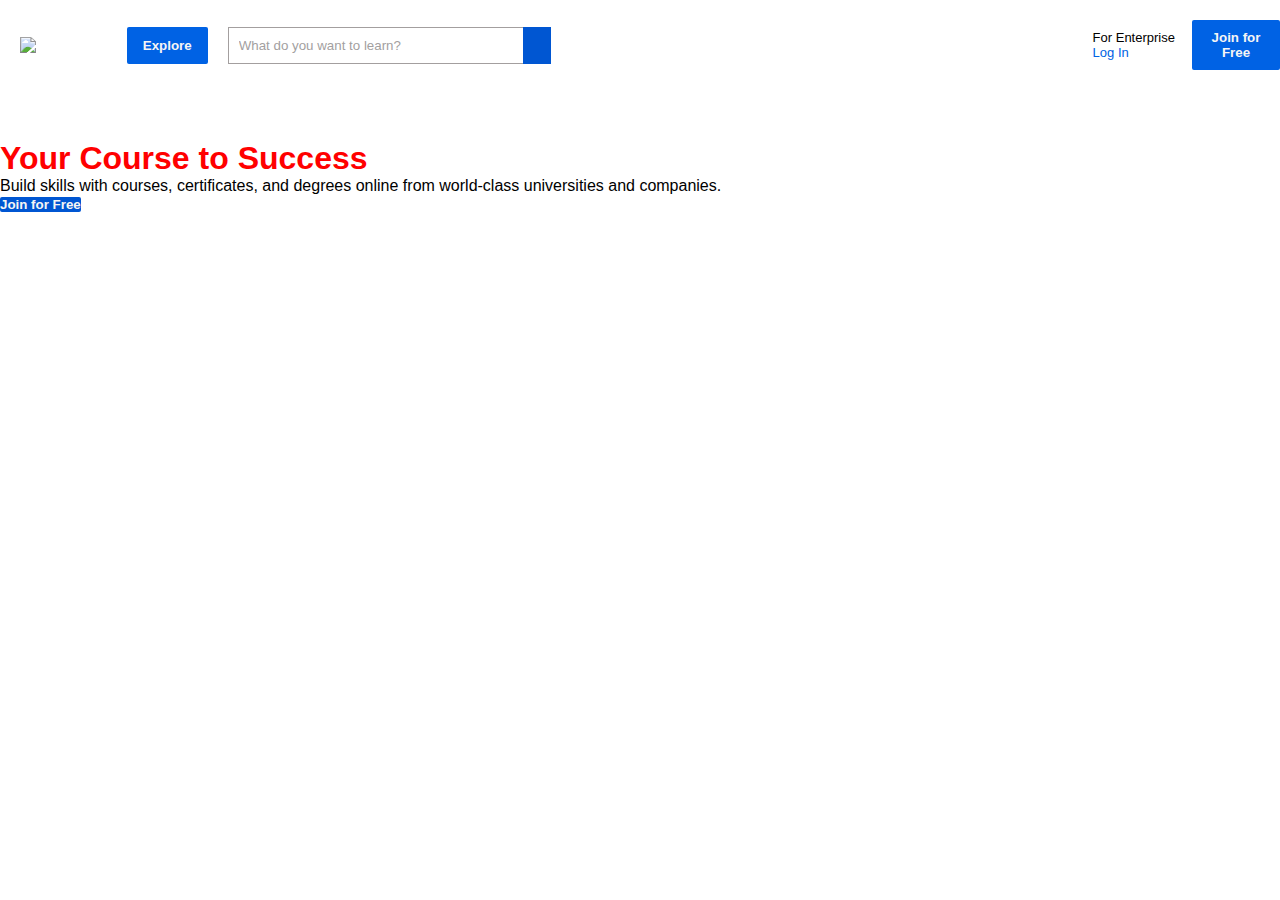
==== coursera/index.html @ ad0fc4ab "Modificacion a barra de Navegacion Clone Coursera" ====
<!DOCTYPE html>
<html lang="en">
<head>
    <meta charset="UTF-8">
    <meta http-equiv="X-UA-Compatible" content="IE=edge">
    <meta name="viewport" content="width=device-width, initial-scale=1.0">
    <title>Coursera Clone</title>
    <link rel="stylesheet" href="stylecss.css">
    <link rel="stylesheet" href="archivos/fontawesome/css/all.css">
    
</head>

<body>
    <header class="header">
        
        <a href="https://www.coursera.org/" class="logo">
            <img src="archivos/coursera_logo.svg" alt="Coursera Logo" >  
        </a>
         
        <nav class="navbar">
            <button class="btn" type="submit">Explore 
                <i class="fas fa-angle-down"></i>
            </button>
            <input type="text" placeholder="What do you want to learn?">
            <button class="buscar" type="submit">
                <i class="fas fa-search"></i>
            </button>
        </nav>

        <a href="" class="accion">
            <ul>
                <li>For Enterprise </li>
                <li>Log In</li>
            </ul> 
            <button class="btn" type="submit">Join for Free</button> 
        </a>

        
    </header>

    <main>
        <section class="">
            <div> 
                <h1 class="red-color">Your Course to Success</h1>
                <p>Build skills with courses, certificates, and degrees online from world-class universities and companies.</p>
                <button type="submit">Join for Free</button>
            </div>
        </section>

        <div>

        </div>
    </main>
</body>
</html>
---- coursera/stylecss.css ----
*{
    box-sizing: border-box;
    margin:0;
    padding:0;  
    font-family: arial;        
}

header{
    display:flex;
    justify-content:space-between;
    align-items:center;
    font-size:0;
    padding: 20px 0;
    margin-bottom: 50px;
}


.logo{
    width:7%;
    cursor:pointer;
    margin: 0 20px;
}


.navbar{
    display:flex;
    justify-content: left;
    width:77%;
}

button{
    background-color: #0056d2;
    color:whitesmoke;
    font-weight:700;
    border:none;
    border-radius: 2px; 
    cursor:pointer;
}

.btn{
    background-color: #0062e4;
    padding: 10px 16px;
}

.accion button{
    padding: 10px 17px;
}

.navbar .btn:hover{
    background-color:white;
    color:#0062e4;
}



input{
    display:flex;
    border: 1px solid  #a39f9f;
    color: #a39f9f;
    flex-basis: 32%;
    padding:10px; 
    margin-left: 20px;
}

*::-webkit-input-placeholder {
    /* Google Chrome y Safari */
    color: #a39f9f;
}

.buscar {
    padding:10px 14px;
    border-radius:0px;
    margin-left:-10px; 
}

.accion{
    width:16%;
    font-size: 13px;
    display:flex;
    justify-content: right;
    align-items: center;
    text-decoration:none;

}

.accion >*{
    padding:10px 1px;
}

.accion .btn:hover{
    background-color:#014cad;
}

li{
    display:inline-block;
    list-style:none;
    padding:0 10px;
}


li:first-child{
    color:black;
}

li:last-child{
    color:#0062e4;
}


li:hover{
    text-decoration:underline;     
    color:#0062e4;  
}



.red-color{
    color:red;
}
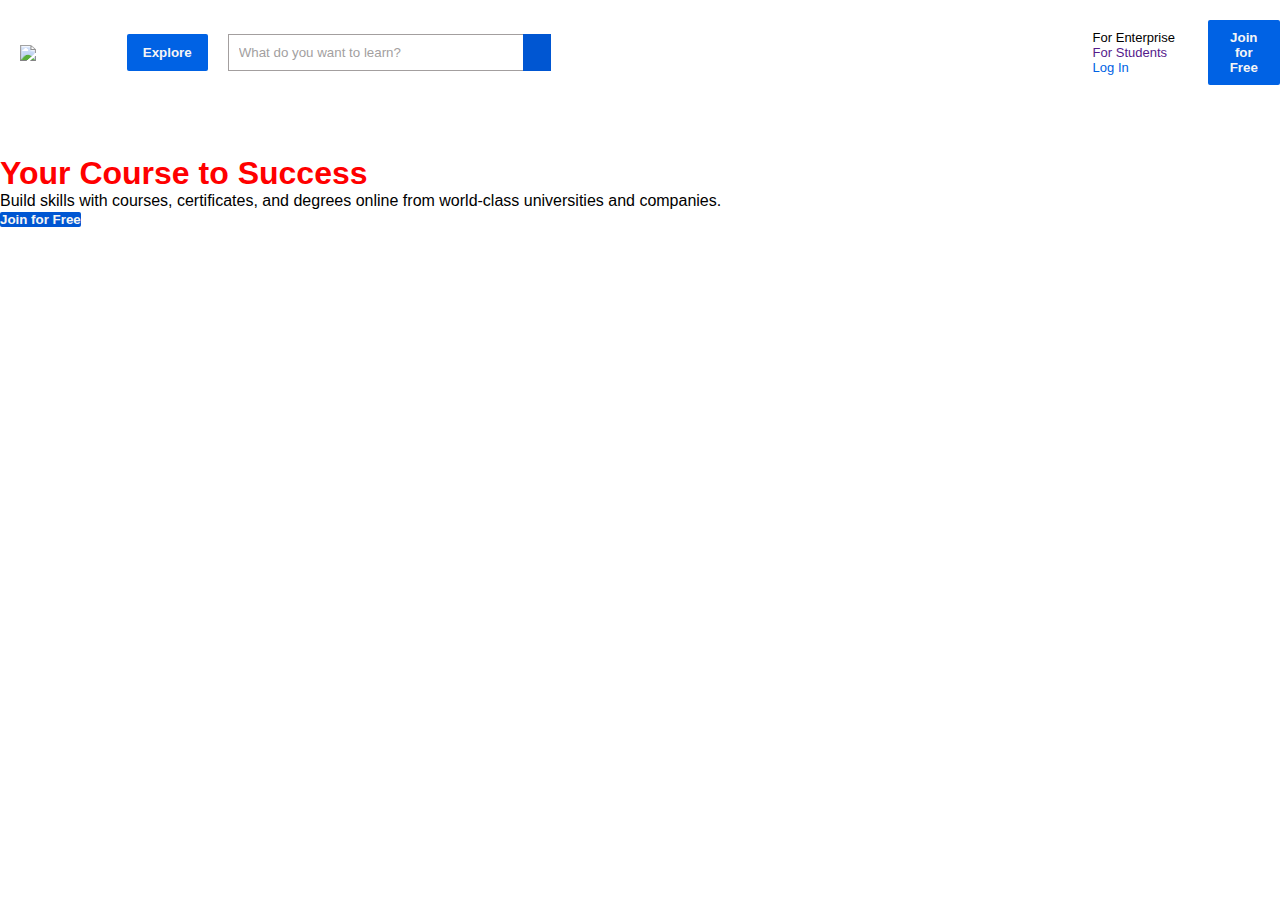
==== commit 1b354d88: "Modificando barra de navegación" ====
--- a/coursera/index.html
+++ b/coursera/index.html
@@ -11,32 +11,35 @@
 </head>
 
 <body>
-    <header class="header">
-        
-        <a href="https://www.coursera.org/" class="logo">
-            <img src="archivos/coursera_logo.svg" alt="Coursera Logo" >  
-        </a>
-         
-        <nav class="navbar">
-            <button class="btn" type="submit">Explore 
-                <i class="fas fa-angle-down"></i>
-            </button>
-            <input type="text" placeholder="What do you want to learn?">
-            <button class="buscar" type="submit">
-                <i class="fas fa-search"></i>
-            </button>
-        </nav>
+    <div class="contenedor">
+        <header class="header">
+            
+            <a href="https://www.coursera.org/" class="logo">
+                <img src="archivos/coursera_logo.svg" alt="Coursera Logo" >  
+            </a>
+            
+            <nav class="navbar">
+                <button class="btn" type="submit">Explore 
+                    <i class="fas fa-angle-down"></i>
+                </button>
+                <input type="text" placeholder="What do you want to learn?">
+                <button class="buscar" type="submit">
+                    <i class="fas fa-search"></i>
+                </button>
+            </nav>
 
-        <a href="" class="accion">
-            <ul>
-                <li>For Enterprise </li>
-                <li>Log In</li>
-            </ul> 
-            <button class="btn" type="submit">Join for Free</button> 
-        </a>
+            <a href="" class="accion">
+                <ul>
+                    <li>For Enterprise </li>
+                    <li>For Students</li>
+                    <li>Log In</li>
+                </ul> 
+                <button class="btn" type="submit">Join for Free</button> 
+            </a>
 
-        
-    </header>
+            
+        </header>
+    </div>
 
     <main>
         <section class="">
@@ -46,10 +49,10 @@
                 <button type="submit">Join for Free</button>
             </div>
         </section>
-
         <div>
-
         </div>
     </main>
+
+    
 </body>
 </html>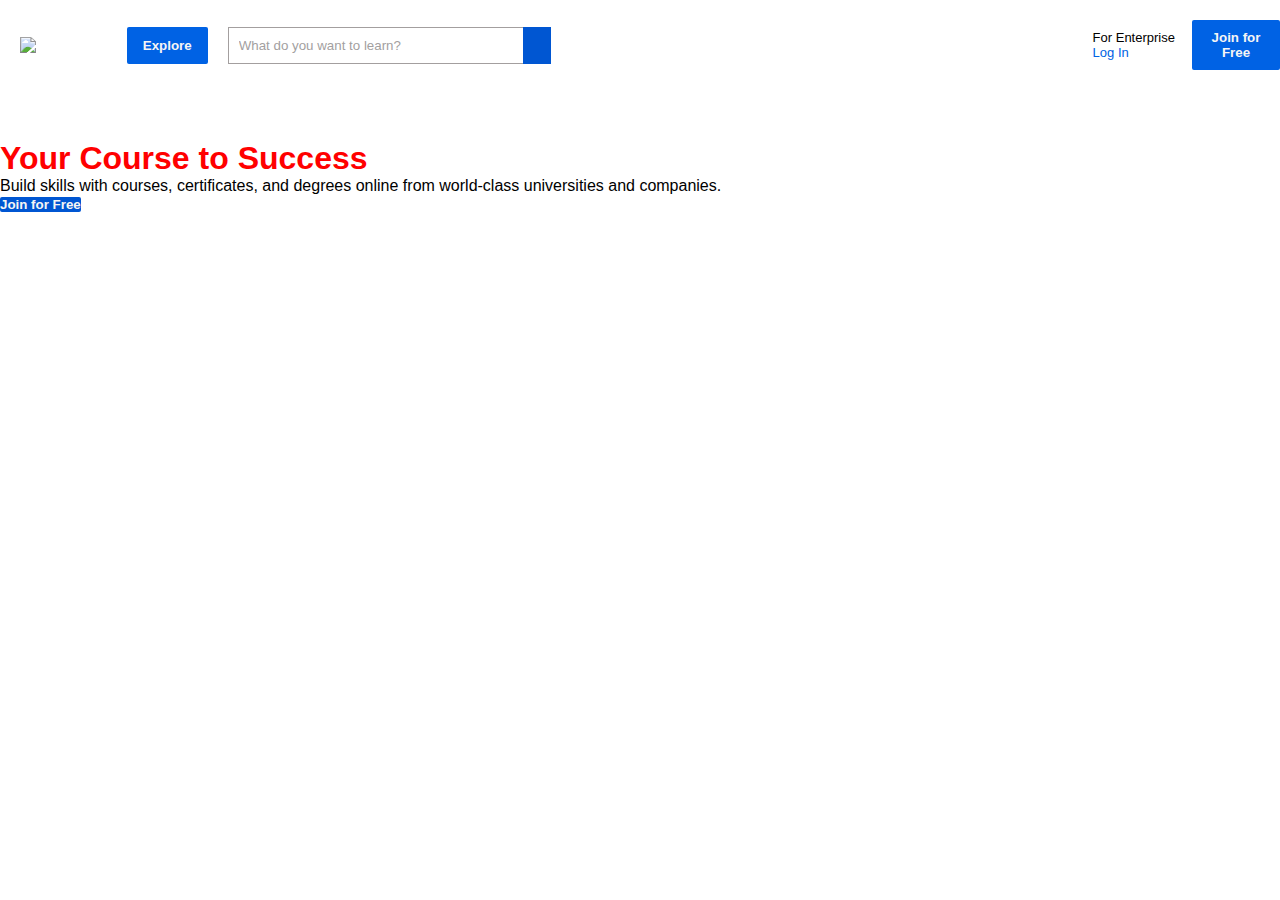
==== commit 0518cd7a: "Revert "Reversando Modificando barra de navegación"" ====
--- a/coursera/index.html
+++ b/coursera/index.html
@@ -11,35 +11,32 @@
 </head>
 
 <body>
-    <div class="contenedor">
-        <header class="header">
-            
-            <a href="https://www.coursera.org/" class="logo">
-                <img src="archivos/coursera_logo.svg" alt="Coursera Logo" >  
-            </a>
-            
-            <nav class="navbar">
-                <button class="btn" type="submit">Explore 
-                    <i class="fas fa-angle-down"></i>
-                </button>
-                <input type="text" placeholder="What do you want to learn?">
-                <button class="buscar" type="submit">
-                    <i class="fas fa-search"></i>
-                </button>
-            </nav>
+    <header class="header">
+        
+        <a href="https://www.coursera.org/" class="logo">
+            <img src="archivos/coursera_logo.svg" alt="Coursera Logo" >  
+        </a>
+         
+        <nav class="navbar">
+            <button class="btn" type="submit">Explore 
+                <i class="fas fa-angle-down"></i>
+            </button>
+            <input type="text" placeholder="What do you want to learn?">
+            <button class="buscar" type="submit">
+                <i class="fas fa-search"></i>
+            </button>
+        </nav>
 
-            <a href="" class="accion">
-                <ul>
-                    <li>For Enterprise </li>
-                    <li>For Students</li>
-                    <li>Log In</li>
-                </ul> 
-                <button class="btn" type="submit">Join for Free</button> 
-            </a>
+        <a href="" class="accion">
+            <ul>
+                <li>For Enterprise </li>
+                <li>Log In</li>
+            </ul> 
+            <button class="btn" type="submit">Join for Free</button> 
+        </a>
 
-            
-        </header>
-    </div>
+        
+    </header>
 
     <main>
         <section class="">
@@ -49,10 +46,10 @@
                 <button type="submit">Join for Free</button>
             </div>
         </section>
+
         <div>
+
         </div>
     </main>
-
-    
 </body>
 </html>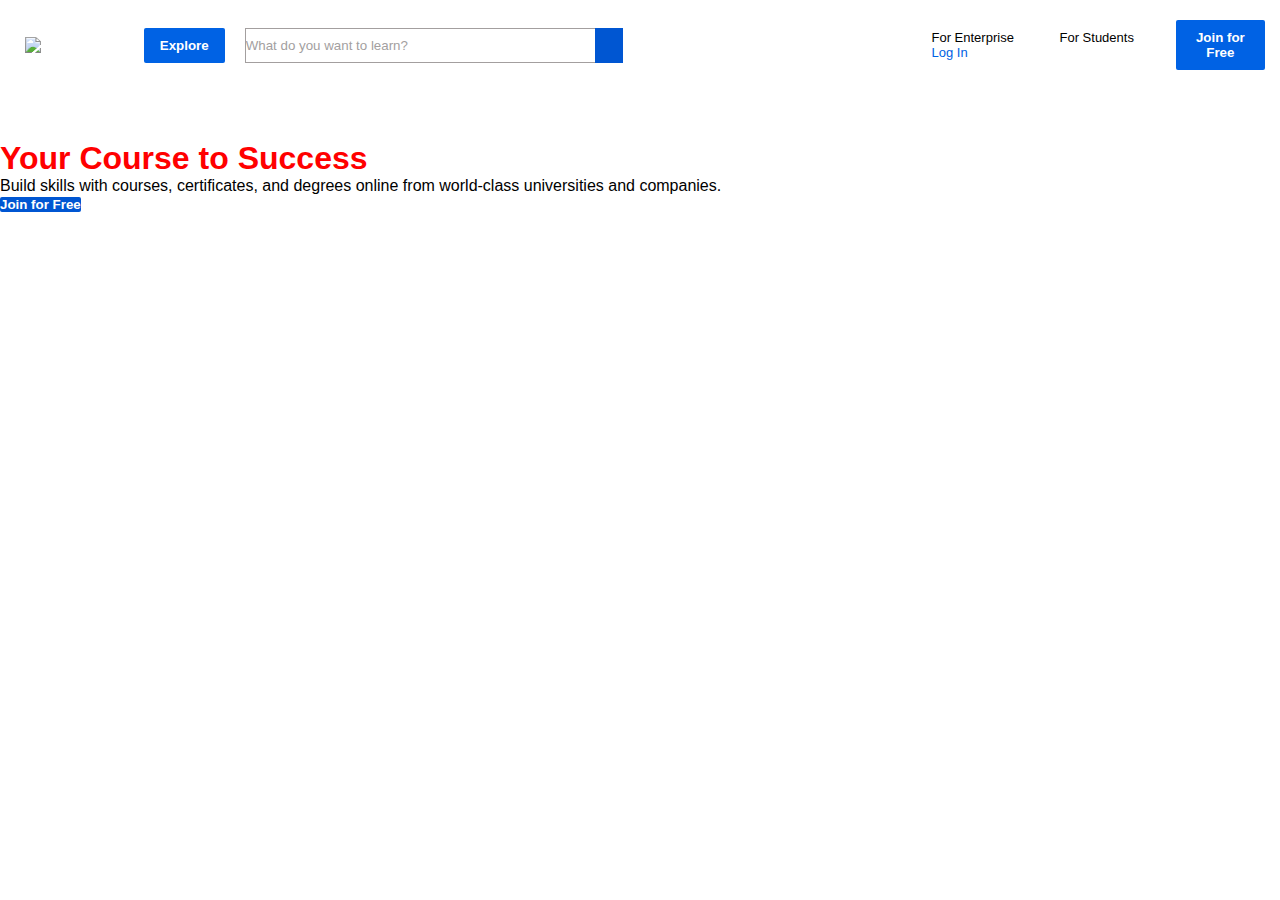
==== commit c1e9f634: "Modificando Barra de Navegacion" ====
--- a/coursera/index.html
+++ b/coursera/index.html
@@ -11,32 +11,35 @@
 </head>
 
 <body>
-    <header class="header">
-        
-        <a href="https://www.coursera.org/" class="logo">
-            <img src="archivos/coursera_logo.svg" alt="Coursera Logo" >  
-        </a>
-         
-        <nav class="navbar">
-            <button class="btn" type="submit">Explore 
-                <i class="fas fa-angle-down"></i>
-            </button>
-            <input type="text" placeholder="What do you want to learn?">
-            <button class="buscar" type="submit">
-                <i class="fas fa-search"></i>
-            </button>
-        </nav>
+    <div class="contenedor">
+        <header class="header">
+            
+            <a href="https://www.coursera.org/" class="logo">
+                <img src="archivos/coursera_logo.svg" alt="Coursera Logo" >  
+            </a>
+            
+            <nav class="navbar">
+                <button class="btn" type="submit">Explore 
+                    <i class="fas fa-angle-down"></i>
+                </button>
+                <input type="text" placeholder="What do you want to learn?">
+                <button class="buscar" type="submit">
+                    <i class="fas fa-search"></i>
+                </button>
+            </nav>
 
-        <a href="" class="accion">
-            <ul>
-                <li>For Enterprise </li>
-                <li>Log In</li>
-            </ul> 
-            <button class="btn" type="submit">Join for Free</button> 
-        </a>
+            <a href="" class="accion">
+                <ul>
+                    <li>For Enterprise </li>
+                    <li>For Students</li>
+                    <li>Log In</li>
+                </ul> 
+                <button class="btn" type="submit">Join for Free</button> 
+            </a>
 
-        
-    </header>
+            
+        </header>
+    </div>
 
     <main>
         <section class="">
@@ -46,10 +49,10 @@
                 <button type="submit">Join for Free</button>
             </div>
         </section>
-
         <div>
-
         </div>
     </main>
+
+    
 </body>
 </html>--- a/coursera/stylecss.css
+++ b/coursera/stylecss.css
@@ -5,45 +5,66 @@
     font-family: arial;        
 }
 
-header{
+.contenedor{
+    width:100%;
+}
+
+.header{
     display:flex;
-    justify-content:space-between;
+    justify-content:space-around;
     align-items:center;
     font-size:0;
     padding: 20px 0;
-    margin-bottom: 50px;
+    margin-bottom: 50px;   
 }
 
 
 .logo{
-    width:7%;
+    width:8%;
     cursor:pointer;
-    margin: 0 20px;
+    margin-left: 25px;
+    margin-right:20px;
 }
 
+.logo img{
+    width:95%;
+
+}
 
 .navbar{
+    width:62%;
     display:flex;
-    justify-content: left;
-    width:77%;
+    justify-content:flex-start;
+}
+
+.accion{
+    width:30%;
+    display:flex;  
+    justify-content: flex-end; 
+    align-items: center;
+    text-decoration:none;
+    font-size: 13px;
 }
 
 button{
     background-color: #0056d2;
-    color:whitesmoke;
+    color:white;
     font-weight:700;
     border:none;
     border-radius: 2px; 
     cursor:pointer;
+    transition: all 0.3s;
 }
 
 .btn{
     background-color: #0062e4;
     padding: 10px 16px;
+    transform: all 20s;
 }
 
 .accion button{
-    padding: 10px 17px;
+    padding: 10px 12px;   
+    margin-right:15px;
 }
 
 .navbar .btn:hover{
@@ -52,13 +73,10 @@
 }
 
 
-
 input{
-    display:flex;
     border: 1px solid  #a39f9f;
     color: #a39f9f;
-    flex-basis: 32%;
-    padding:10px; 
+    flex-basis: 47%; 
     margin-left: 20px;
 }
 
@@ -73,17 +91,8 @@
     margin-left:-10px; 
 }
 
-.accion{
-    width:16%;
-    font-size: 13px;
-    display:flex;
-    justify-content: right;
-    align-items: center;
-    text-decoration:none;
 
-}
-
-.accion >*{
+.accion > *{
     padding:10px 1px;
 }
 
@@ -94,11 +103,12 @@
 li{
     display:inline-block;
     list-style:none;
-    padding:0 10px;
+    padding:0 21px;   
 }
 
 
-li:first-child{
+li:first-child,
+li:nth-child(2){
     color:black;
 }
 
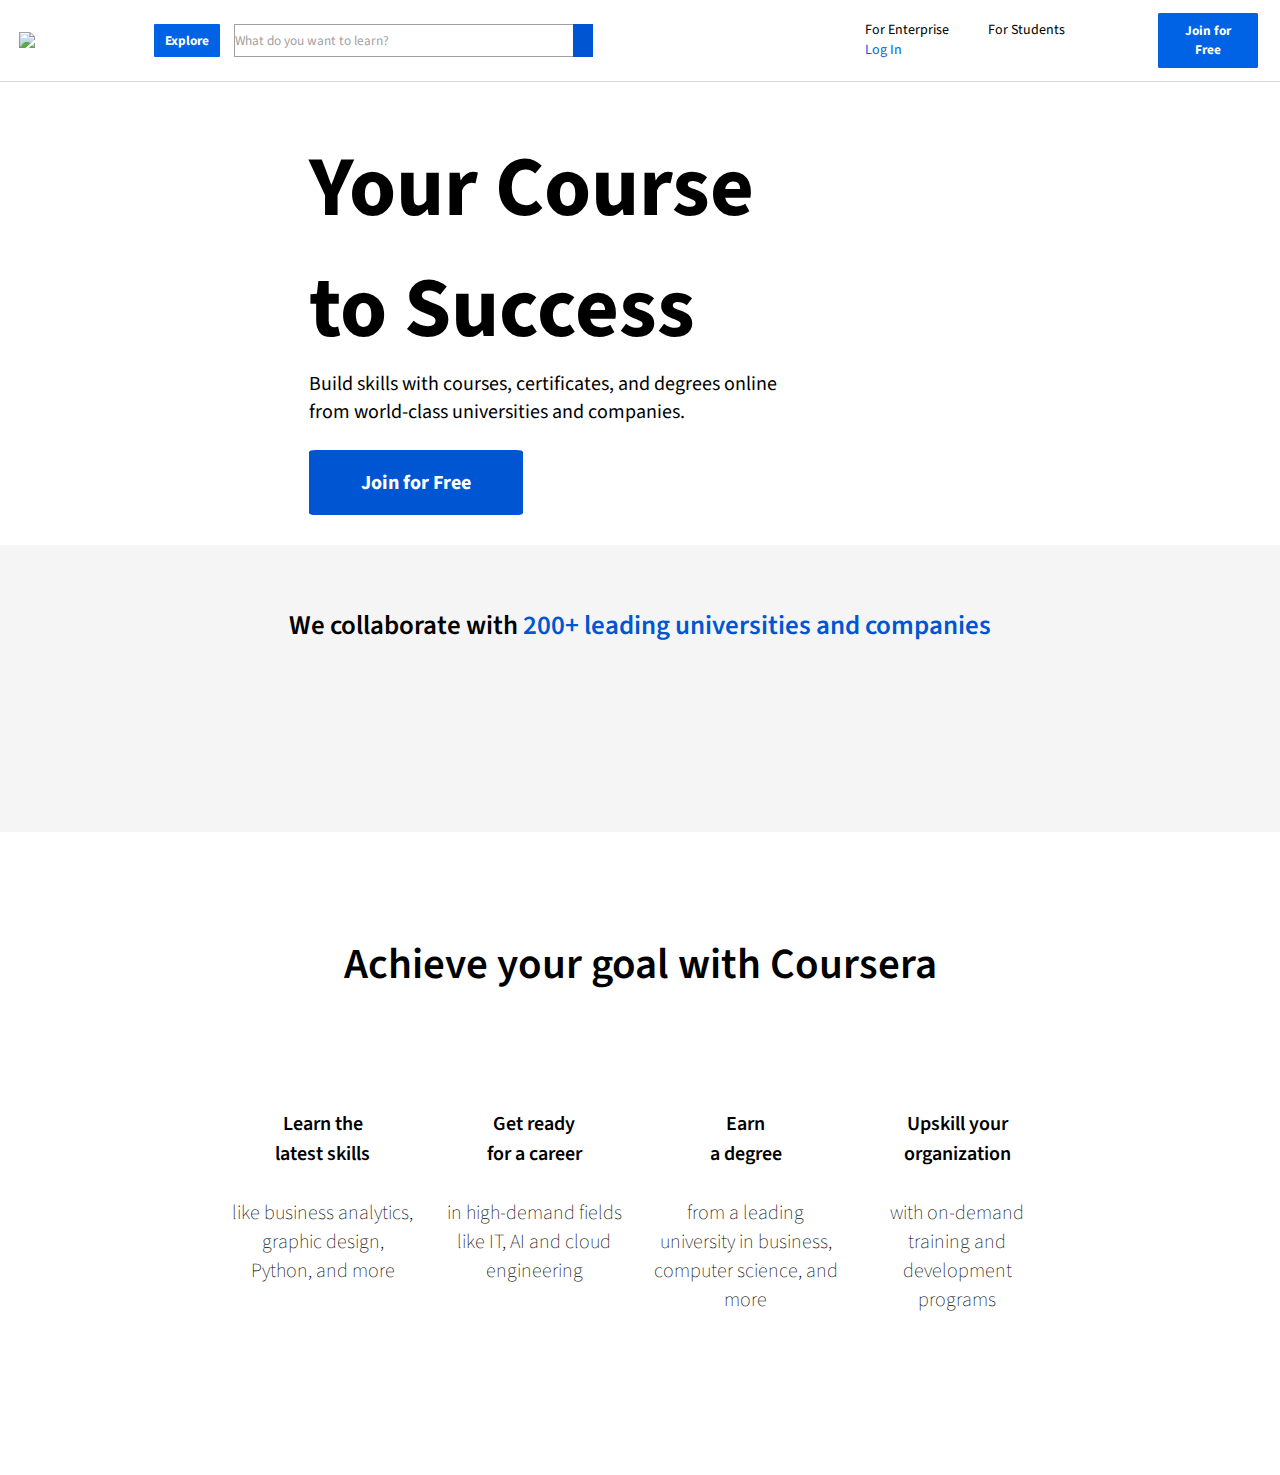
==== commit 934eeb55: "Cambios a Coursera Clon" ====
--- a/coursera/index.html
+++ b/coursera/index.html
@@ -7,10 +7,15 @@
     <title>Coursera Clone</title>
     <link rel="stylesheet" href="stylecss.css">
     <link rel="stylesheet" href="archivos/fontawesome/css/all.css">
+    <link rel="preconnect" href="https://fonts.gstatic.com">
+    <link href="https://fonts.googleapis.com/css2?family=Source+Sans+Pro&display=swap" rel="stylesheet">
     
 </head>
 
 <body>
+
+    <!-- HEADER -->
+
     <div class="contenedor">
         <header class="header">
             
@@ -20,39 +25,152 @@
             
             <nav class="navbar">
                 <button class="btn" type="submit">Explore 
-                    <i class="fas fa-angle-down"></i>
+                    <i class="fas fa-angle-down"></i>   
+                    <div class="explore-menu">    
+                        <ul class="explore-list" >                            
+                            <li><a>Arts and Humanities</a>
+                                <i class="fas fa-angle-right i1"></i></li>
+                            <li><a>Business</a>
+                                <i class="fas fa-angle-right i2"></i></li>
+                            <li></a>Computer Science</a>
+                                <i class="fas fa-angle-right i3"></i></li>
+                            <li></a>Data Science</a>
+                                <i class="fas fa-angle-right i4"></i></li>
+                            <li></a>Information Technology</a>
+                                <i class="fas fa-angle-right i5"></i></li>
+                            <li></a>Health</a>
+                                <i class="fas fa-angle-right i6"></i></li>
+                            <li></a>Math and Logic</a>
+                                <i class="fas fa-angle-right i7"></i></li>
+                            <li></a>Personal Development</a></li>
+                            <li></a>Physical Science and Engineering</a>
+                                <i class="fas fa-angle-right i9"></i>
+                            </li>
+                            <li></a>Social Sciences </a>
+                                <i class="fas fa-angle-right i10"></i></li>
+                            <li></a>Language Learning</a>
+                                <i class="fas fa-angle-right i11"></i></li>
+                            <li></a>Degrees</a>
+                                <i class="fas fa-angle-right i12"></i></li>
+                            <li></a>Certificates</a>
+                                <i class="fas fa-angle-right i13"></i></li>
+                        </ul>
+                    </div>             
                 </button>
+
                 <input type="text" placeholder="What do you want to learn?">
+
                 <button class="buscar" type="submit">
                     <i class="fas fa-search"></i>
                 </button>
             </nav>
 
-            <a href="" class="accion">
+            <div class="accion">
                 <ul>
-                    <li>For Enterprise </li>
-                    <li>For Students</li>
-                    <li>Log In</li>
+                    <li><a href="">For Enterprise</a></li>
+                    <li><a href="">For Students</a></li>
+                    <li><a href="">Log In</a></li>
                 </ul> 
                 <button class="btn" type="submit">Join for Free</button> 
-            </a>
-
+            </div>
             
         </header>
     </div>
+ 
+    <!-- MAIN -->
+    <main>
 
-    <main>
-        <section class="">
-            <div> 
-                <h1 class="red-color">Your Course to Success</h1>
-                <p>Build skills with courses, certificates, and degrees online from world-class universities and companies.</p>
+        <!-- CONTENEDOR HERO -->
+
+        <section class="container hero">
+            <div class="hero-title"> 
+                <h1 class="title">Your Course to Success</h1>
+                <p class="subtitle">Build skills with courses, certificates, and degrees online from world-class universities and companies.</p>
                 <button type="submit">Join for Free</button>
             </div>
+
+            <div>
+                <img src="archivos/hero-b.png" alt="">
+            </div>
         </section>
-        <div>
-        </div>
+  
+
+        <!-- PARTNERS -->
+
+        <section class="partners">            
+            <a href="https://www.coursera.org/about/partners" class="partner-text2">We collaborate with 
+                <span class="partner2"> 200+ leading universities and companies</span>
+            </a>
+
+            <div class="partner-imagenes">
+                <a href="https://www.coursera.org/illinois">
+                    <img src="archivos/illinois.png" alt="">
+                </a>
+                <a href="https://www.coursera.org/duke">
+                    <img src="archivos/duke_updated_2020.png" alt="">
+                </a>
+                <a href="https://www.coursera.org/google">                
+                    <img src="archivos/google.png" alt="">
+                </a>
+                <a href="https://www.coursera.org/umich">
+                    <img src="archivos/umich.jfif" alt="">
+                </a>
+                <a href="https://www.coursera.org/ibm">
+                    <img src="archivos/ibm.png" alt="">
+                </a>
+                <a href="https://www.coursera.org/imperial">
+                    <img src="archivos/imperial.png" alt="">
+                </a>
+                <a href="https://www.coursera.org/stanford">
+                    <img src="archivos/stanford.png" alt="">
+                </a>
+                <a href="https://www.coursera.org/penn">
+                <img src="archivos/penn.png" alt="">
+                </a>
+            </div>
+        </section>
+    
+        <!-- GOALS -->
+
+        <section class="goals">            
+            
+            <span>Achieve your goal with Coursera</span>
+
+            <div class="goal-imagenes">
+                <ul>
+                    <li>
+                        <img class="goal-image" src="archivos/Icon-Learn.png" alt="">
+                        <br>
+                        <span class="goal-text">Learn the <br>latest skills</span>
+                        <br>
+                        <small class="small">like business analytics, graphic design, Python, and more</small>
+                    </li>
+                    <li>
+                        <img class="goal-image" src="archivos/Icon-Get-Ready.png" alt="">
+                        <br>
+                        <span class="goal-text">Get ready <br>for a career</span>
+                        <br>
+                        <small class="small">in high-demand fields like IT, AI and cloud engineering</small>
+                    </li>
+                    <li>
+                        <img class="goal-image" src="archivos/Icon-Earn-Degree.png" alt="">
+                        <br>
+                        <span class="goal-text">Earn <br>a degree</span>
+                        <br>
+                        <small class="small">from a leading university in business, computer science, and more</small>
+                    </li>
+                    <li>
+                        <img class="goal-image" src="archivos/Icon-Upskill-your-org.png" alt="">
+                        <br>
+                        <span class="goal-text">Upskill your <br>organization</span>
+                        <br>
+                        <small class="small">with on-demand training and development programs</small>
+                </ul>
+
+            </div>
+        </section>
+
     </main>
-
     
 </body>
 </html>--- a/coursera/stylecss.css
+++ b/coursera/stylecss.css
@@ -2,48 +2,51 @@
     box-sizing: border-box;
     margin:0;
     padding:0;  
-    font-family: arial;        
+    font-family:'Source Sans Pro', sans-serif;        
 }
 
 .contenedor{
     width:100%;
-}
-
-.header{
+    position:fixed;
+    background-color:#fff;
+}
+
+.header{  
+    max-width:100%;
     display:flex;
     justify-content:space-around;
     align-items:center;
     font-size:0;
-    padding: 20px 0;
-    margin-bottom: 50px;   
-}
-
+    padding: 1% 0;
+    margin-bottom: 0px;   
+    border-bottom: 1px solid rgb(216, 214, 214);
+    
+}
+
+.logo img{
+    max-width:100%;
+}
 
 .logo{
-    width:8%;
+    width:9%;
     cursor:pointer;
-    margin-left: 25px;
-    margin-right:20px;
-}
-
-.logo img{
-    width:95%;
-
+    margin-left: 1.5%;
+    margin-right:1.8%;
 }
 
 .navbar{
-    width:62%;
+    width:56%;
     display:flex;
     justify-content:flex-start;
 }
 
 .accion{
-    width:30%;
+    width:35%;
     display:flex;  
     justify-content: flex-end; 
     align-items: center;
     text-decoration:none;
-    font-size: 13px;
+    font-size: 14px;
 }
 
 button{
@@ -51,20 +54,19 @@
     color:white;
     font-weight:700;
     border:none;
-    border-radius: 2px; 
+    border-radius: 2%; 
     cursor:pointer;
-    transition: all 0.3s;
+    transition: all 0.5s;
 }
 
 .btn{
     background-color: #0062e4;
-    padding: 10px 16px;
-    transform: all 20s;
+    padding: 1% 1.6%;
 }
 
 .accion button{
-    padding: 10px 12px;   
-    margin-right:15px;
+    padding: 2% 2.9%;   
+    margin-right:5%;
 }
 
 .navbar .btn:hover{
@@ -76,8 +78,8 @@
 input{
     border: 1px solid  #a39f9f;
     color: #a39f9f;
-    flex-basis: 47%; 
-    margin-left: 20px;
+    flex-basis: 50%; 
+    margin-left: 2%;
 }
 
 *::-webkit-input-placeholder {
@@ -86,44 +88,391 @@
 }
 
 .buscar {
-    padding:10px 14px;
+    padding:1% 1.4%;
     border-radius:0px;
-    margin-left:-10px; 
-}
-
+    margin-left:-1%; 
+}
 
 .accion > *{
-    padding:10px 1px;
-}
-
-.accion .btn:hover{
+    padding:1% 0.1%;
+}
+
+.accion .btn:hover,
+.hero-title button:hover{
     background-color:#014cad;
 }
 
-li{
+.accion a{
+    text-decoration:none;
+}
+
+.accion li{
     display:inline-block;
     list-style:none;
-    padding:0 21px;   
-}
-
-
-li:first-child,
-li:nth-child(2){
+    padding:0 18px;   
+}
+
+.accion li:first-child a,
+.accion li:nth-child(2) a{
     color:black;
 }
 
-li:last-child{
+.accion li:last-child a{
     color:#0062e4;
 }
 
 
-li:hover{
+.accion li a:hover{
     text-decoration:underline;     
-    color:#0062e4;  
-}
-
-
-
-.red-color{
-    color:red;
-}+    color:#0062e4; 
+}
+
+
+/* MENU EXPLORAR */
+
+
+.explore-menu{ 
+    font-size:17px;
+    font-weight:100;
+    line-height:30px;  
+
+    color: #747272;  
+    text-align: left;
+    display: none;
+}
+
+.explore-list{
+    width:24%;
+    list-style: none;
+    position:absolute;
+    border: none;
+    background-color:#fff;
+    margin:1.1% -1.7%;
+    padding:2.2% 0;  
+}
+
+.explore-list li{    
+    padding:0 3%;
+}
+
+
+.explore-list i{
+    position:absolute;
+    left:69%;
+}
+
+.explore-list .i1{       
+    top:9%; 
+}
+
+.explore-list .i2{    
+    top:15.5%; 
+}
+
+.explore-list .i3{    
+    top:22%; 
+}
+
+.explore-list .i4{       
+    top:28.5%; 
+}
+
+.explore-list .i5{    
+    top:35% 
+}
+
+.explore-list .i6{    
+    top:41.5%; 
+}
+
+.explore-list .i7{       
+    top:48%; 
+}
+
+/*.explore-list .i8{    
+    top:250px; 
+}*/
+
+.explore-list .i9{    
+    top:61%; 
+}
+
+.explore-list .i10{       
+    top:67.5%; 
+}
+
+.explore-list .i11{    
+    top:74%; 
+}
+
+.explore-list .i12{    
+    top:80.5%; 
+}
+ 
+.explore-list .i13{    
+    top:87%; 
+}
+
+.navbar .btn:hover > div{
+    display:block;
+}
+
+
+/* HERO */
+
+.container{
+    max-width: 90%;
+    margin:0 auto;
+    padding-top:10%;
+}
+
+.hero{
+    display:flex;
+    align-items: center;
+    justify-content:center;
+}
+
+
+.hero-title{
+    width:41%;
+    margin:0 12%;
+}
+
+.title{
+    font-size: 85px;
+    padding-right:0;
+}
+
+.subtitle{
+    font-size:20px;
+}
+
+.hero-title button{
+    padding: 4% 11%;
+    margin-top:5%;
+    border-radius: 3%;
+    font-size: 20px;
+}
+
+.hero div img{
+    max-width:100%;
+    margin-right: 190px
+}
+
+
+/* PARTNERS */
+
+.partners{
+    width:100%;
+    max-height: 300px;
+    background-color: rgb(245,245,245);
+    padding:64px;
+    text-align:center;    
+    margin:30px auto;
+    font-size: 27px;
+    line-height:33px;
+    font-weight: 600;
+}
+
+.partner-text2,
+.partner-text2:visited{
+    color:black;
+    text-decoration: none;
+}
+
+.partner2,
+.partner2:visited{
+    color: #0056d2;
+    text-decoration: none;
+}
+
+.partner2:hover
+{
+    text-decoration:underline;
+}
+
+.partner-imagenes{
+    display:flex;
+    justify-content:center;
+    align-items:center;  
+    max-width:100%;
+}
+
+.partner-imagenes > *{
+    padding:4% 1%;
+}
+
+
+/*  GOALS */
+
+.goals{
+    width:100%;
+    max-height: 600px;
+    background-color: rgb(255,255,255);
+    padding:5%;
+    text-align:center;    
+    margin:3% auto;
+    font-size: 43px;
+    font-weight: 600;
+}
+
+.goal-imagenes{
+    max-width:100%;
+    font-size: 20px;
+    line-height: 30px;
+    display: flex;
+    align-items: center;
+}
+
+.goal-imagenes li{
+    width:16%;
+    display:inline-flex;
+    flex-direction: column;
+    align-items:center; 
+    list-style: none;
+    text-align: center;
+    font-weight: 600;
+    margin:0 1%;     
+}
+
+.goal-imagenes > *{
+    padding:5% 0;
+}
+
+.goal-text{
+    display:block;
+    margin-top:3%;    
+}
+
+.small{
+    display:block;
+    font-size:20px;
+    font-weight: 100;   
+    line-height: 29px;
+}
+
+
+
+/* MEDIA QUERIES */
+/** dispositivos móviles en vista viewport (vertical) */
+@media (max-width:575px) {
+    .navbar, 
+    .accion{
+        display:none;
+    }    
+    
+    .header{
+        flex-direction: column;
+        max-width:100%;
+    }
+
+    .logo{
+        width:30%;
+    }
+
+    .hero{
+        flex-direction: column;
+    }
+
+    .hero img{
+        display:none;
+    }
+
+    .hero-title{
+        width:100%;
+    }
+
+    .title{
+        font-size: 60px;
+        padding-right:0;
+        text-align: center;
+    }
+
+    .subtitle{
+        font-size:18px;
+        text-align: center;
+    }
+
+    .hero-title button{
+        padding: 4% 40%;
+        margin-top:8%;
+        border-radius: 3%;
+        font-size: 18px;
+    }
+
+    .partners{
+        max-width:100%;
+        padding:44px;   
+        font-size: 17px;
+        line-height:23px;
+        font-weight: 100;
+    }
+
+    .partner-imagenes{  
+        flex-wrap:wrap;
+        justify-content: space-evenly;
+    }
+    
+    .partner-imagenes a{
+        max-width:25%;
+    }
+
+    .partner-imagenes a > img{
+        max-width:90%;
+    }
+
+
+    .goals{
+        font-size: 37px;
+        font-weight: 600;
+    }
+    
+    .goal-imagenes {
+        font-size: 17px;
+        line-height: 27px; 
+    }
+    
+    .goal-imagenes li{
+        display:flex;
+        flex-direction: column;   
+        width:100%;  
+        margin:10% 1%;
+    }
+    
+    .goal-text{
+        margin-top:1%;    
+    }
+
+    .goal-imagenes > *{
+        padding:0;
+    }
+
+    .small{
+        width:40%;
+        font-size:17px; 
+        line-height: 26px;
+    }
+    
+    
+
+  }
+  
+  /** dispositivos pequeños en vista landscape (horizontal) */
+  @media (min-width:576px and max-width:767px){
+    
+  }
+  
+  /** dispositivos medianos (tablets) */
+  @media (min-width: 768px and max-width:991px){
+    
+  }
+  
+  /** dispositivos grandes (desktops) */
+  @media (min-width: 992px and max-width:1199px){
+    
+  }
+  
+  /** dispositivos extra grandes (monitores grandes, tvs) */
+  @media (min-width: 1200px) {
+    
+  }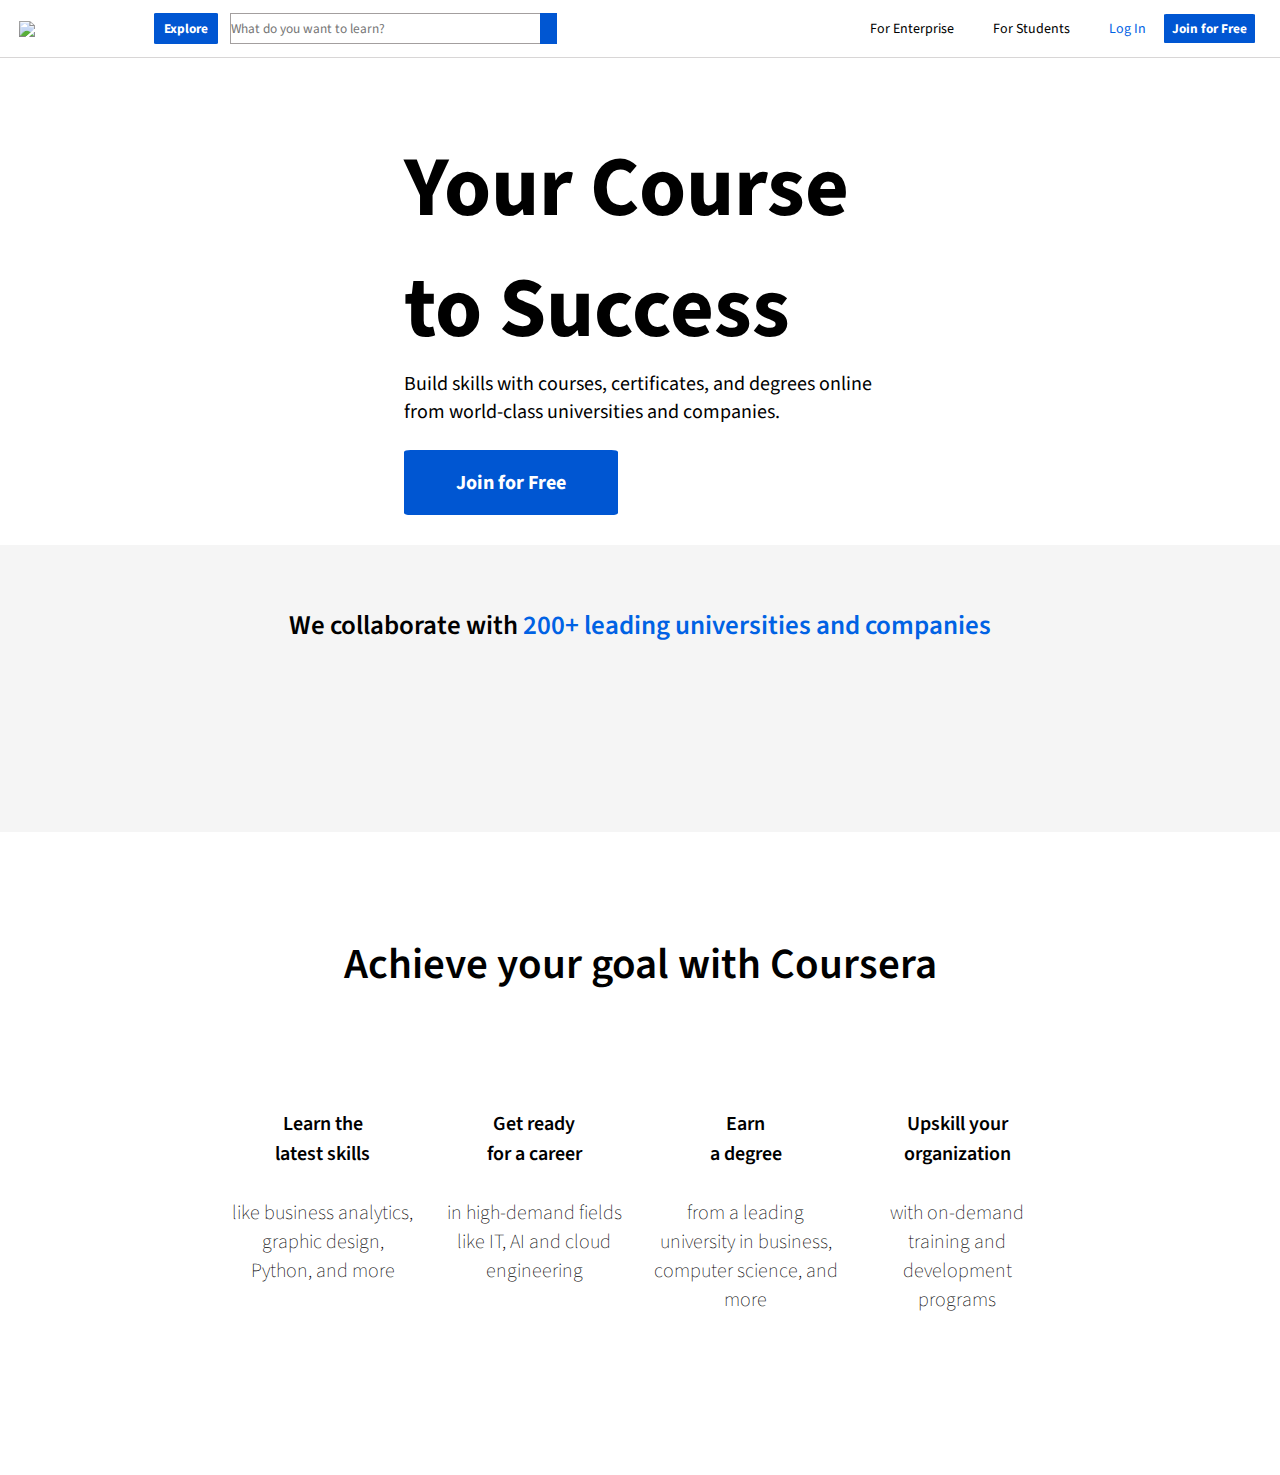
==== commit be9e48d0: "Cambiando Coursera de CSS a SCSS" ====
--- a/coursera/index.html
+++ b/coursera/index.html
@@ -5,7 +5,7 @@
     <meta http-equiv="X-UA-Compatible" content="IE=edge">
     <meta name="viewport" content="width=device-width, initial-scale=1.0">
     <title>Coursera Clone</title>
-    <link rel="stylesheet" href="stylecss.css">
+    <link rel="stylesheet" href="output.css">
     <link rel="stylesheet" href="archivos/fontawesome/css/all.css">
     <link rel="preconnect" href="https://fonts.gstatic.com">
     <link href="https://fonts.googleapis.com/css2?family=Source+Sans+Pro&display=swap" rel="stylesheet">
@@ -19,6 +19,13 @@
     <div class="contenedor">
         <header class="header">
             
+
+            <div class="menu-small">
+                <button type="submit">
+                    <i class="fas fa-bars"></i>
+                </button>
+            </div>
+
             <a href="https://www.coursera.org/" class="logo">
                 <img src="archivos/coursera_logo.svg" alt="Coursera Logo" >  
             </a>
@@ -67,8 +74,13 @@
 
             <div class="accion">
                 <ul>
-                    <li><a href="">For Enterprise</a></li>
-                    <li><a href="">For Students</a></li>
+                    <li><a href="" id="enterprise-link">For Enterprise</a>
+                        <a href="" id="enterprise-link">Enterprise</a>
+                    </li>
+                    <li>
+                        <a href=""id="student-link">For Students</a>
+                        <a href=""id="student-link">Students</a>
+                    </li>
                     <li><a href="">Log In</a></li>
                 </ul> 
                 <button class="btn" type="submit">Join for Free</button> 
--- a/coursera/output.css
+++ b/coursera/output.css
@@ -0,0 +1,521 @@
+@charset "UTF-8";
+/** _global.scss */
+/** fuentes */
+/** Otras variables*/
+/** Testing placeholders */
+.contenedor .header .navbar > button, .contenedor .header .accion > button, .container .hero-title > button,
+.hero .hero-title > button {
+  background-color: #0056d2;
+  color: white;
+  font-weight: 700;
+  border: none;
+  border-radius: 3%;
+  cursor: pointer;
+  transition: all 0.5s;
+}
+
+/** main.scss */
+* {
+  box-sizing: border-box;
+  margin: 0;
+  padding: 0;
+  font-family: "Source Sans Pro", sans-serif;
+}
+
+.contenedor {
+  width: 100%;
+  position: fixed;
+  background-color: white;
+}
+.contenedor .header {
+  max-width: 100%;
+  display: flex;
+  justify-content: space-around;
+  align-items: center;
+  font-size: 0;
+  padding: 1% 0;
+  margin-bottom: 0px;
+  border-bottom: 1px solid #d8d6d6;
+}
+.contenedor .header .menu-small {
+  display: none;
+}
+@media (max-width: 991px) {
+  .contenedor .header .menu-small {
+    display: block;
+    width: 5%;
+    margin-right: 29%;
+  }
+}
+@media (max-width: 991px) {
+  .contenedor .header .menu-small button {
+    border-width: 0;
+    background-color: white;
+    color: black;
+    cursor: pointer;
+  }
+}
+@media (max-width: 991px) {
+  .contenedor .header .menu-small i {
+    font-size: 19px;
+  }
+}
+.contenedor .header .logo {
+  width: 9%;
+  cursor: pointer;
+  margin-left: 1.5%;
+  margin-right: 1.8%;
+}
+.contenedor .header .logo img {
+  max-width: 100%;
+}
+@media (max-width: 991px) {
+  .contenedor .header .logo img {
+    width: 75%;
+  }
+}
+@media (max-width: 991px) {
+  .contenedor .header .logo {
+    width: 30%;
+    margin-right: 28%;
+  }
+}
+.contenedor .header .navbar {
+  width: 51%;
+  display: flex;
+  justify-content: flex-start;
+}
+.contenedor .header .navbar .btn {
+  padding: 1% 1.6%;
+}
+.contenedor .header .navbar .btn .explore-menu {
+  font-size: 17px;
+  font-weight: 100;
+  line-height: 30px;
+  color: #747272;
+  text-align: left;
+  display: none;
+}
+.contenedor .header .navbar .btn .explore-menu .explore-list {
+  width: 30%;
+  list-style: none;
+  position: absolute;
+  border: none;
+  background-color: white;
+  margin: 0.4% -1.7%;
+  padding: 2.7% 0;
+}
+.contenedor .header .navbar .btn .explore-menu .explore-list li {
+  padding: 0 3%;
+}
+.contenedor .header .navbar .btn .explore-menu .explore-list i {
+  position: absolute;
+  left: 69%;
+}
+.contenedor .header .navbar .btn .explore-menu .explore-list .i1 {
+  top: 9%;
+}
+.contenedor .header .navbar .btn .explore-menu .explore-list .i2 {
+  top: 15.5%;
+}
+.contenedor .header .navbar .btn .explore-menu .explore-list .i3 {
+  top: 22%;
+}
+.contenedor .header .navbar .btn .explore-menu .explore-list .i4 {
+  top: 28.5%;
+}
+.contenedor .header .navbar .btn .explore-menu .explore-list .i5 {
+  top: 35%;
+}
+.contenedor .header .navbar .btn .explore-menu .explore-list .i6 {
+  top: 41.5%;
+}
+.contenedor .header .navbar .btn .explore-menu .explore-list .i7 {
+  top: 48%;
+}
+.contenedor .header .navbar .btn .explore-menu .explore-list .i9 {
+  top: 61%;
+}
+.contenedor .header .navbar .btn .explore-menu .explore-list .i10 {
+  top: 67.5%;
+}
+.contenedor .header .navbar .btn .explore-menu .explore-list .i11 {
+  top: 74%;
+}
+.contenedor .header .navbar .btn .explore-menu .explore-list .i12 {
+  top: 80.5%;
+}
+.contenedor .header .navbar .btn .explore-menu .explore-list .i13 {
+  top: 87%;
+}
+@media (min-width: 992px) and (max-width: 1199px) {
+  .contenedor .header .navbar .btn .explore-menu {
+    font-size: 13px;
+  }
+}
+.contenedor .header .navbar .btn:hover {
+  background-color: white;
+  color: #014cad;
+}
+.contenedor .header .navbar .btn:hover > div {
+  display: block;
+}
+@media (max-width: 991px) {
+  .contenedor .header .navbar .btn {
+    display: none;
+  }
+}
+.contenedor .header .navbar input {
+  border: 1px solid #a39f9f;
+  color: #a39f9f;
+  flex-basis: 50%;
+  margin-left: 2%;
+}
+.contenedor .header .navbar input *::-webkit-input-placeholder {
+  /* Google Chrome y Safari */
+  color: #a39f9f;
+}
+@media (max-width: 991px) {
+  .contenedor .header .navbar input {
+    display: none;
+  }
+}
+.contenedor .header .navbar .buscar {
+  padding: 1% 1.4%;
+  border-radius: 0px;
+  margin-left: -1%;
+}
+@media (max-width: 991px) {
+  .contenedor .header .navbar .buscar {
+    margin-left: 0%;
+    background-color: white;
+  }
+}
+@media (max-width: 991px) {
+  .contenedor .header .navbar .buscar i {
+    font-size: 19px;
+  }
+}
+@media (max-width: 991px) {
+  .contenedor .header .navbar .buscar .fa-search {
+    color: black;
+  }
+}
+@media (max-width: 991px) {
+  .contenedor .header .navbar {
+    width: 5%;
+  }
+}
+.contenedor .header .accion {
+  width: 40%;
+  display: flex;
+  justify-content: flex-end;
+  align-items: center;
+  text-decoration: none;
+  font-size: 14px;
+}
+.contenedor .header .accion > button {
+  padding: 2% 2.9%;
+  margin-right: 5%;
+}
+.contenedor .header .accion .btn {
+  padding: 1% 1.6%;
+}
+.contenedor .header .accion .btn:hover {
+  background-color: #014cad;
+}
+.contenedor .header .accion li:first-child #enterprise-link:last-child,
+.contenedor .header .accion li:nth-child(2) #student-link:last-child {
+  display: none;
+}
+@media (min-width: 992px) and (max-width: 1199px) {
+  .contenedor .header .accion li:first-child #enterprise-link:first-child,
+.contenedor .header .accion li:nth-child(2) #student-link:first-child {
+    display: none;
+  }
+  .contenedor .header .accion li:first-child #enterprise-link:last-child,
+.contenedor .header .accion li:nth-child(2) #student-link:last-child {
+    display: block;
+  }
+}
+.contenedor .header .accion > * {
+  padding: 1% 0.1%;
+}
+.contenedor .header .accion a {
+  text-decoration: none;
+}
+.contenedor .header .accion li {
+  display: inline-block;
+  list-style: none;
+  padding: 0 18px;
+}
+.contenedor .header .accion li:first-child a,
+.contenedor .header .accion li:nth-child(2) a {
+  color: black;
+}
+.contenedor .header .accion li:last-child a {
+  color: #0062e4;
+}
+.contenedor .header .accion li a:hover {
+  text-decoration: underline;
+  color: #0062e4;
+}
+@media (max-width: 991px) {
+  .contenedor .header .accion {
+    display: none;
+  }
+}
+@media (max-width: 991px) {
+  .contenedor .header {
+    justify-content: flex-end;
+  }
+}
+
+/* HERO */
+.container,
+.hero {
+  max-width: 90%;
+  margin: 0 auto;
+  padding-top: 10%;
+  display: flex;
+  align-items: center;
+  justify-content: center;
+}
+.container .hero-title,
+.hero .hero-title {
+  width: 41%;
+  margin: 0 8%;
+}
+.container .hero-title > button,
+.hero .hero-title > button {
+  padding: 4% 11%;
+  margin-top: 5%;
+  border-radius: 3%;
+  font-size: 20px;
+}
+@media (max-width: 991px) {
+  .container .hero-title > button,
+.hero .hero-title > button {
+    padding: 4% 0;
+    margin-top: 6%;
+    border-radius: 1%;
+    font-size: 18px;
+  }
+}
+.container .hero-title button:hover,
+.hero .hero-title button:hover {
+  background-color: #014cad;
+}
+.container .hero-title .title,
+.hero .hero-title .title {
+  font-size: 85px;
+  padding-right: 0;
+}
+@media (max-width: 991px) {
+  .container .hero-title .title,
+.hero .hero-title .title {
+    font-size: 60px;
+    padding-right: 0;
+    text-align: center;
+  }
+}
+.container .hero-title .subtitle,
+.hero .hero-title .subtitle {
+  font-size: 20px;
+}
+@media (max-width: 991px) {
+  .container .hero-title .subtitle,
+.hero .hero-title .subtitle {
+    font-size: 18px;
+    text-align: center;
+  }
+}
+@media (max-width: 991px) {
+  .container .hero-title,
+.hero .hero-title {
+    display: flex;
+    flex-direction: column;
+    width: 100%;
+  }
+}
+.container div > img,
+.hero div > img {
+  max-width: 100%;
+  margin-right: 8%;
+}
+@media (max-width: 991px) {
+  .container div > img,
+.hero div > img {
+    display: none;
+  }
+}
+@media (max-width: 991px) {
+  .container,
+.hero {
+    flex-direction: column;
+  }
+}
+
+/* PARTNERS */
+.partners {
+  width: 100%;
+  max-height: 300px;
+  background-color: whitesmoke;
+  padding: 64px;
+  text-align: center;
+  margin: 30px auto;
+  font-size: 27px;
+  line-height: 33px;
+  font-weight: 600;
+}
+.partners .partner-text2,
+.partners .partner-text2:hover {
+  color: black;
+  text-decoration: none;
+}
+.partners .partner-text2 .partner2,
+.partners .partner-text2:hover .partner2 {
+  color: #0062e4;
+  text-decoration: none;
+}
+.partners .partner-text2 .partner2:hover,
+.partners .partner-text2:hover .partner2:hover {
+  text-decoration: underline;
+}
+.partners .partner-imagenes {
+  display: flex;
+  justify-content: center;
+  align-items: center;
+  max-width: 100%;
+}
+.partners .partner-imagenes > * {
+  padding: 4% 0.9%;
+}
+@media (max-width: 991px) {
+  .partners .partner-imagenes > * {
+    max-width: 25%;
+  }
+}
+@media (max-width: 991px) {
+  .partners .partner-imagenes > * > img {
+    max-width: 90%;
+  }
+}
+@media (max-width: 991px) {
+  .partners .partner-imagenes {
+    flex-wrap: wrap;
+    justify-content: space-evenly;
+  }
+}
+@media (max-width: 991px) {
+  .partners {
+    max-width: 100%;
+    padding: 44px;
+    font-size: 17px;
+    line-height: 23px;
+    font-weight: 100;
+  }
+}
+
+/*  GOALS */
+.goals {
+  width: 100%;
+  max-height: 600px;
+  background-color: white;
+  padding: 5%;
+  text-align: center;
+  margin: 3% auto;
+  font-size: 43px;
+  font-weight: 600;
+}
+.goals .goal-imagenes {
+  max-width: 100%;
+  font-size: 20px;
+  line-height: 30px;
+  display: flex;
+  align-items: center;
+}
+.goals .goal-imagenes li {
+  width: 16%;
+  display: inline-flex;
+  flex-direction: column;
+  align-items: center;
+  list-style: none;
+  text-align: center;
+  font-weight: 600;
+  margin: 0 1%;
+}
+.goals .goal-imagenes li .goal-text {
+  display: block;
+  margin-top: 3%;
+}
+@media (max-width: 991px) {
+  .goals .goal-imagenes li .goal-text {
+    margin-top: 1%;
+  }
+}
+.goals .goal-imagenes li .small {
+  display: block;
+  font-size: 20px;
+  font-weight: 100;
+  line-height: 29px;
+}
+@media (max-width: 991px) {
+  .goals .goal-imagenes li .small {
+    width: 40%;
+    font-size: 17px;
+    line-height: 26px;
+  }
+}
+@media (max-width: 991px) {
+  .goals .goal-imagenes li {
+    display: flex;
+    flex-direction: column;
+    width: 100%;
+    margin: 10% 1%;
+  }
+}
+.goals .goal-imagenes > * {
+  padding: 5% 0;
+}
+@media (max-width: 991px) {
+  .goals .goal-imagenes > * {
+    padding: 0;
+  }
+}
+@media (max-width: 991px) {
+  .goals .goal-imagenes {
+    font-size: 17px;
+    line-height: 27px;
+    justify-content: center;
+  }
+}
+@media (max-width: 991px) {
+  .goals {
+    font-size: 37px;
+    font-weight: 600;
+  }
+}
+
+/* MEDIA QUERIES */
+/** dispositivos móviles en vista viewport (vertical) */
+/** dispositivos pequeños en vista landscape (horizontal) */
+/** dispositivos medianos (tablets) */
+/** dispositivos grandes (desktops */
+/* TAMAÑO DE DISPOSITIVOS */
+/** dispositivos móviles en vista viewport (vertical) */
+/*@media (max-width:575px)
+
+/** dispositivos pequeños en vista landscape (horizontal) */
+/*@media (min-width:576px) and (max-width:767px)
+
+/** dispositivos medianos (tablets) */
+/*@media (min-width: 768px) and (max-width:991px)
+
+/** dispositivos grandes (desktops) */
+/*@media (min-width: 992px) and (max-width:1199px)
+
+/** dispositivos extra grandes (monitores grandes, tvs) */
+/*@media (min-width: 1200px)  */
+
+/*# sourceMappingURL=output.css.map */
